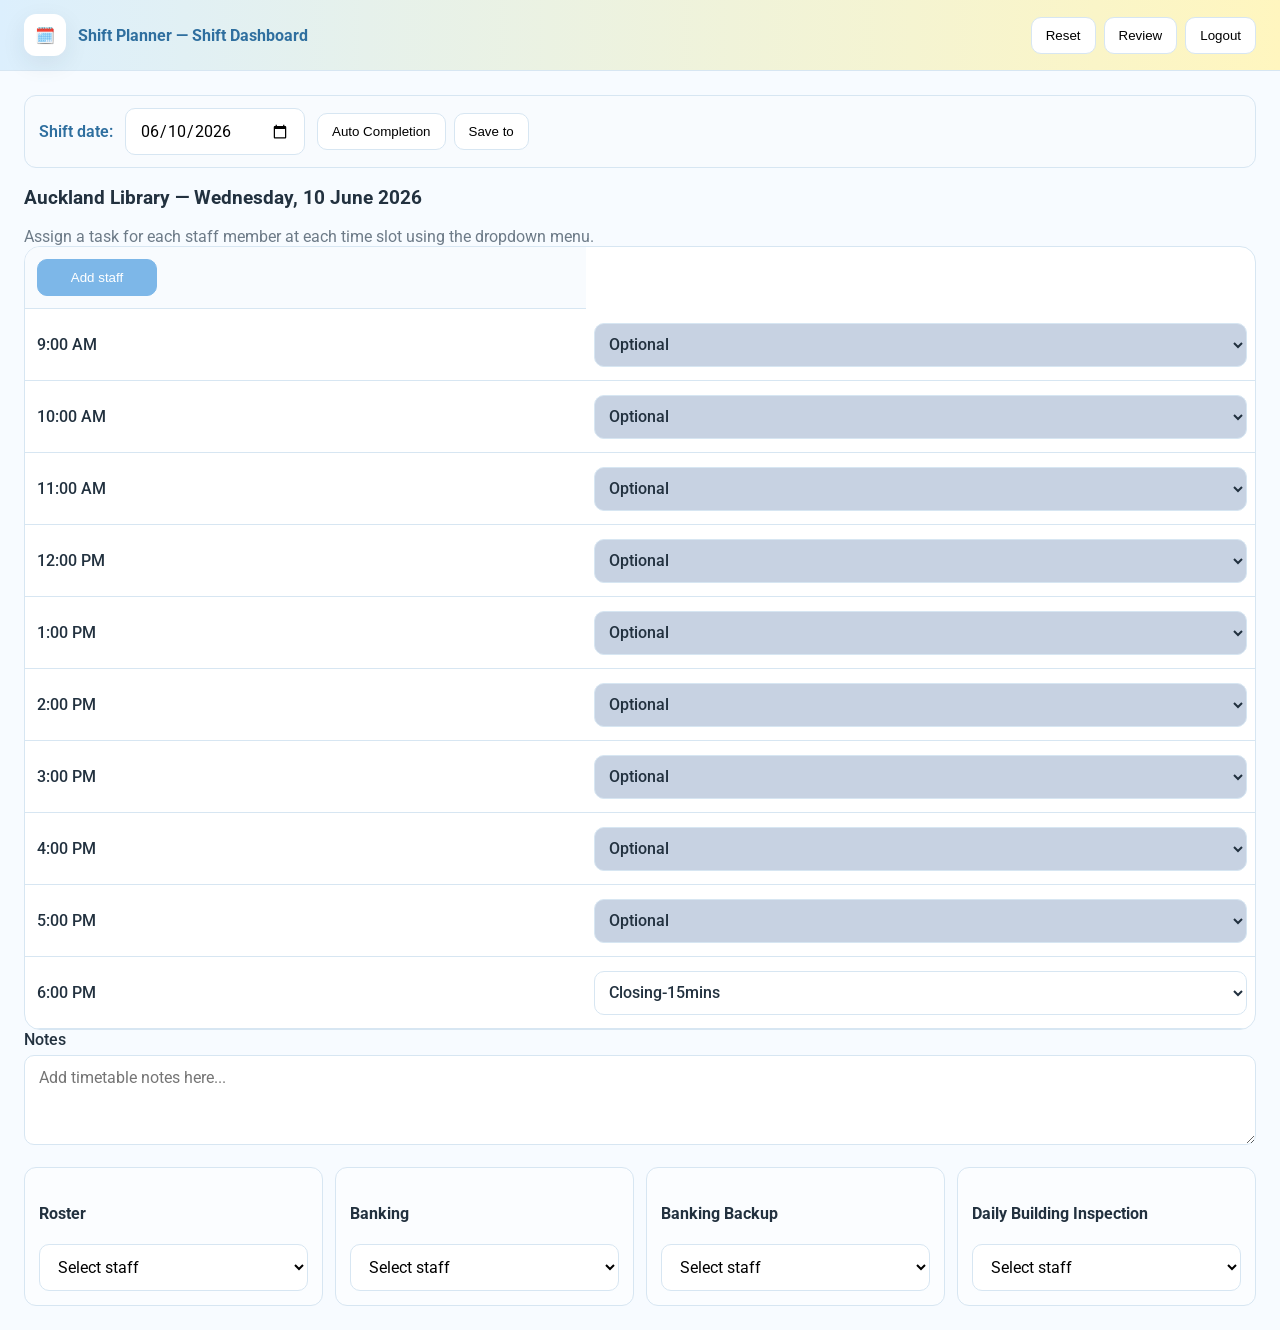
==== src/main/resources/static/librarian.html @ 8c275423 "Add frontend into the server" ====
<!DOCTYPE html>
<html lang="en">
<head>
  <meta charset="UTF-8" />
  <meta name="viewport" content="width=device-width, initial-scale=1.0" />
  <title>Shift Planner - Shift Dashboard</title>
  <link rel="preconnect" href="https://fonts.googleapis.com">
  <link rel="preconnect" href="https://fonts.gstatic.com" crossorigin>
  <link href="https://fonts.googleapis.com/css2?family=Roboto:wght@400;500;700&display=swap" rel="stylesheet">
  <link rel="stylesheet" href="style.css" />
</head>
<body onload="initLibrarianPage()">
  <div class="topbar">
    <div class="brand">
      <div class="brand-badge">🗓️</div>
      <div>Shift Planner — Shift Dashboard</div>
    </div>
    <div class="nav">
      <button onclick="resetShift()">Reset</button>
      <button onclick="reviewSchedule()">Review</button>
      <button onclick="logout()">Logout</button>
    </div>
  </div>

  <div class="container">
    <div class="schedule-date-row">
     <label for="shiftDate">Shift date:</label>
     <input type="date" id="shiftDate" onchange="saveShiftDate()" />

     <div class="schedule-actions-group">
      <button type="button" class="btn" onclick="autoScheduleShift()">Auto Completion</button>
      <div class="save-to-wrap">
      <button type="button" class="btn" onclick="openSaveToDatePicker()">Save to</button>
      <input
        type="date"
        id="saveToDate"
        class="save-to-date-popup-anchor"
        onchange="saveShiftToSelectedDate()"
        tabindex="-1"
      />
    </div>
  </div>
</div>

      <div class="schedule-title">
        <h3 id="shiftScheduleTitle">Auckland Library — Wednesday, 10 June 2026</h3>
        <div class="subtle">Assign a task for each staff member at each time slot using the dropdown menu.</div>
      </div>

      <div class="calendar-wrapper">
        <table class="calendar-table">
          <thead>
            <tr id="shiftHeaderRow">
              <th class="time-cell">
                <button type="button" class="btn btn-primary" onclick="addStaffColumn()">Add staff</button>
              </th>
            </tr>
          </thead>
          <tbody id="shiftCalendarBody"></tbody>
        </table>
      </div>

      <div class="notes-area">
        <label for="shiftNotes">Notes</label>
        <textarea
          id="shiftNotes"
          placeholder="Add timetable notes here..."
          oninput="saveNotes('shiftNotes','shiftPlannerNotes')"
        ></textarea>
      </div>

      <div class="daily-tasks">
        <div class="mini-card">
          <h4>Roster</h4>
          <select id="dutyRoster" onchange="saveDailyAssignments()"></select>
        </div>
        <div class="mini-card">
          <h4>Banking</h4>
          <select id="dutyBanking" onchange="saveDailyAssignments()"></select>
        </div>
        <div class="mini-card">
          <h4>Banking Backup</h4>
          <select id="dutyBankingBackup" onchange="saveDailyAssignments()"></select>
        </div>
        <div class="mini-card">
          <h4>Daily Building Inspection</h4>
          <select id="dutyInspection" onchange="saveDailyAssignments()"></select>
        </div>
      </div>
    </div>
  </div>

  <script src="script.js"></script>
</body>
</html>
---- src/main/resources/static/style.css ----
:root {
  --blue: #dceffd;
  --blue-strong: #7db7e8;
  --blue-dark: #2f6f9f;
  --yellow: #fff6bf;
  --yellow-strong: #f2dc6b;
  --white: #ffffff;
  --bg: #f7fbff;
  --text: #22313f;
  --muted: #6d7b88;
  --border: #d7e6f2;
  --shadow: 0 8px 24px rgba(34, 49, 63, 0.08);

  --desk: #4da3ff;
  --checkin: #f4c542;
  --picking: #4ecb71;
  --shelving: #d96df0;
  --meeting: #ff9f68;
  --lunch: #ffcf5a;
  --event: #45c7c7;
  --eventprep: #8f7cff;
  --closing: #ff7b7b;
  --training: #5f8bff;
  --block: #444444;
  --bell: #ff8aa1;
  --roaming: #6ed3ff;
  --lunchcheckin: #f7b267;
  --lunchbell: #ffb3c7;
  --lunchroaming: #8ee3ef;
  --optional: #c7d2e2;
}

* {
  box-sizing: border-box;
}

body {
  margin: 0;
  font-family: 'Roboto', sans-serif;
  background: var(--bg);
  color: var(--text);
}

.hidden {
  display: none;
}

.topbar {
  background: linear-gradient(90deg, var(--blue), var(--yellow));
  border-bottom: 1px solid var(--border);
  padding: 14px 24px;
  display: flex;
  justify-content: space-between;
  align-items: center;
  flex-wrap: wrap;
}

.brand {
  display: flex;
  align-items: center;
  gap: 12px;
  font-weight: 700;
  color: var(--blue-dark);
}

.brand-badge {
  width: 42px;
  height: 42px;
  border-radius: 12px;
  background: var(--white);
  display: grid;
  place-items: center;
  box-shadow: var(--shadow);
}

.nav {
  display: flex;
  gap: 8px;
  flex-wrap: wrap;
}

.container {
  max-width: 1280px;
  margin: 0 auto;
  padding: 24px;
}

.card {
  background: var(--white);
  border: 1px solid var(--border);
  border-radius: 16px;
  box-shadow: var(--shadow);
  padding: 20px;
}

.card-lite {
  background: #fbfdff;
  border: 1px solid var(--border);
  border-radius: 14px;
  padding: 16px;
  margin-bottom: 18px;
}

.section-title {
  margin: 0 0 10px;
  color: var(--blue-dark);
}

.subtle {
  color: var(--muted);
}

.login-page {
  min-height: 100vh;
  display: grid;
  grid-template-columns: 1.1fr 1fr;
}

.login-left {
  background: linear-gradient(160deg, var(--blue), var(--yellow));
  padding: 56px;
  display: flex;
  flex-direction: column;
  justify-content: center;
}

.login-left h1 {
  font-size: 40px;
  color: var(--blue-dark);
}

.login-right {
  display: grid;
  place-items: center;
  padding: 32px;
}

.login-card {
  width: 100%;
  max-width: 420px;
  background: var(--white);
  border: 1px solid var(--border);
  border-radius: 20px;
  box-shadow: var(--shadow);
  padding: 28px;
}

.feature-list {
  display: grid;
  gap: 12px;
}

.feature-pill {
  background: rgba(255,255,255,0.65);
  border: 1px solid rgba(255,255,255,0.8);
  border-radius: 12px;
  padding: 12px 14px;
  max-width: 420px;
}

.role-tag {
  display: inline-block;
  background: var(--yellow);
  padding: 6px 10px;
  border-radius: 999px;
  font-size: 13px;
  margin-bottom: 12px;
}

.role-switch {
  display: grid;
  grid-template-columns: 1fr 1fr;
  gap: 10px;
  margin: 18px 0;
}

.role-switch button.active {
  background: var(--blue-strong);
  color: white;
  border-color: var(--blue-strong);
}

.form-group {
  margin-bottom: 16px;
}

.form-grid {
  display: grid;
  grid-template-columns: repeat(2, 1fr);
  gap: 16px;
}

label {
  display: block;
  margin-bottom: 6px;
  font-weight: 500;
}

input,
textarea,
select {
  width: 100%;
  border: 1px solid var(--border);
  border-radius: 10px;
  padding: 12px 14px;
  font: inherit;
}

textarea {
  min-height: 90px;
}

button,
.btn {
  border: 1px solid var(--border);
  background: var(--white);
  border-radius: 10px;
  padding: 10px 14px;
  cursor: pointer;
  font-weight: 500;
  transition: 0.2s ease;
}

button:hover,
.btn:hover {
  transform: translateY(-1px);
  box-shadow: 0 4px 10px rgba(0,0,0,0.06);
}

.btn-primary {
  background: var(--blue-strong);
  border-color: var(--blue-strong);
  color: white;
}

.btn-warning {
  background: var(--yellow-strong);
  border-color: var(--yellow-strong);
}

.btn-danger {
  background: #fff1f1;
  border-color: #f3caca;
  color: #b94a48;
}

.full-width {
  width: 100%;
}

.error-msg {
  display: none;
  background: #fff1f1;
  border: 1px solid #f2caca;
  color: #c94b4b;
  padding: 10px 12px;
  border-radius: 10px;
  margin-bottom: 14px;
}

.hint {
  font-size: 13px;
  color: var(--muted);
  margin-top: 6px;
}

.toolbar,
.search-bar,
.actions {
  display: flex;
  justify-content: space-between;
  align-items: center;
  gap: 12px;
  flex-wrap: wrap;
  margin-bottom: 14px;
}

table {
  width: 100%;
  border-collapse: collapse;
}

th,
td {
  border-bottom: 1px solid var(--border);
  padding: 12px;
  text-align: left;
}

th {
  background: #f8fbfe;
  color: var(--blue-dark);
}

.policy-list,
.task-list {
  display: grid;
  gap: 12px;
}

.policy-item,
.task-item,
.mini-card {
  border: 1px solid var(--border);
  background: #fbfdff;
  border-radius: 12px;
  padding: 14px;
}

.task-row {
  display: grid;
  grid-template-columns: 1fr 60px;
  gap: 12px;
  align-items: center;
}

.task-color-name {
  font-weight: 600;
  color: var(--blue-dark);
}

.task-color-controls {
  display: flex;
  align-items: center;
  gap: 10px;
  justify-content: flex-end;
  flex-wrap: wrap;
}

.task-color-preview {
  width: 28px;
  height: 28px;
  border-radius: 8px;
  border: 1px solid var(--border);
  display: inline-block;
  box-shadow: inset 0 0 0 1px rgba(255,255,255,0.35);
}

.staff-name-select {
  width: 100%;
  min-width: 140px;
  border: 1px solid var(--border);
  border-radius: 10px;
  padding: 10px 12px;
  font: inherit;
  font-weight: 500;
  background: var(--white);
  color: var(--text);
}

.staff-name-select:focus {
  outline: 2px solid rgba(125, 183, 232, 0.35);
  outline-offset: 1px;
}

.calendar-wrapper {
  overflow: auto;
  border: 1px solid var(--border);
  border-radius: 16px;
  background: var(--white);
}

.calendar-table {
  min-width: 980px;
}

.calendar-table thead th {
  min-width: 140px;
}

.time-cell {
  font-weight: 500;
  min-width: 90px;
}

.task-cell {
  min-width: 140px;
  height: 72px;
  padding: 8px;
}

.task-badge {
  height: 100%;
  width: 100%;
  border-radius: 12px;
  display: flex;
  align-items: center;
  justify-content: center;
  text-align: center;
  font-size: 13px;
  font-weight: 500;
}

.task-select {
  width: 100%;
  min-width: 110px;
  height: 44px;
  border: 1px solid var(--border);
  border-radius: 10px;
  padding: 8px 10px;
  font: inherit;
  font-weight: 500;
  color: var(--text);
  background: #fff;
}

.desk,
.task-select.desk {
  background: var(--desk);
}

.checkin,
.task-select.checkin {
  background: var(--checkin);
}

.picking,
.task-select.picking {
  background: var(--picking);
}

.shelving,
.task-select.shelving {
  background: var(--shelving);
}

.meeting,
.task-select.meeting {
  background: var(--meeting);
}

.lunch,
.task-select.lunch {
  background: var(--lunch);
}

.event,
.task-select.event {
  background: var(--event);
}

.eventprep,
.task-select.eventprep {
  background: var(--eventprep);
}

.closing,
.task-select.closing {
  background: var(--closing);
}

.training,
.task-select.training {
  background: var(--training);
}

.block,
.task-select.block {
  background: var(--block);
  color: #ffffff;
}

.bell,
.task-select.bell {
  background: var(--bell);
}

.roaming,
.task-select.roaming {
  background: var(--roaming);
}

.lunchcheckin,
.task-select.lunchcheckin {
  background: var(--lunchcheckin);
}

.lunchbell,
.task-select.lunchbell {
  background: var(--lunchbell);
}

.lunchroaming,
.task-select.lunchroaming {
  background: var(--lunchroaming);
}

.optional,
.task-select.optional {
  background: var(--optional);
}

.daily-tasks {
  margin-top: 18px;
  display: grid;
  grid-template-columns: repeat(4, 1fr);
  gap: 12px;
}

.daily-tasks select {
  width: 100%;
  background: #fff;
}

.actions-inline {
  display: flex;
  gap: 8px;
  flex-wrap: wrap;
}

.search-bar input {
  max-width: 280px;
}

.schedule-date-row {
  display: flex;
  align-items: center;
  gap: 12px;
  flex-wrap: wrap;
  margin-bottom: 16px;
  padding: 12px 14px;
  background: #f8fbfe;
  border: 1px solid var(--border);
  border-radius: 12px;
}

.schedule-date-row label {
  margin: 0;
  font-weight: 600;
  color: var(--blue-dark);
}

.schedule-date-row input[type="date"] {
  width: auto;
  min-width: 180px;
  background: var(--white);
}

.schedule-date-row .btn {
  white-space: nowrap;
}

 .schedule-actions-group {
  display: inline-flex;
  align-items: center;
  gap: 8px;
}

.save-to-wrap {
  position: relative;
  display: inline-flex;
  align-items: center;
}

.save-to-date-popup-anchor {
  position: absolute;
  left: calc(100% + 8px);
  top: 50%;
  transform: translateY(-50%);
  width: 1px;
  min-width: 1px;
  height: 1px;
  padding: 0;
  border: 0;
  opacity: 0;
}

#shiftHeaderRow .time-cell .btn {
  width: 120px;
  min-width: 120px;
  max-width: 120px;
}

#shiftHeaderRow th,
#reviewHeaderRow th {
  vertical-align: top;
}

.staff-header {
  display: flex;
  flex-direction: column;
  gap: 8px;
  align-items: stretch;
}

.staff-header-name {
  font-weight: 700;
  line-height: 1.3;
  color: var(--blue-dark);
  word-break: break-word;
  align-self: center;
}

 

@media (max-width: 900px) {
  .login-page {
    grid-template-columns: 1fr;
  }

  .form-grid {
    grid-template-columns: 1fr;
  }
}

@media (max-width: 700px) {
  .daily-tasks {
    grid-template-columns: 1fr 1fr;
  }

  .staff-header-name {
    font-size: 13px;
  }

 
  .calendar-table thead th {
    min-width: 120px;
  }
}

@media (max-width: 600px) {
  .schedule-date-row {
    align-items: flex-start;
    flex-direction: column;
  }

  .schedule-date-row input[type="date"] {
    width: 100%;
  }

  .schedule-date-row .btn {
    width: 100%;
  }
}

@media (max-width: 500px) {
  .daily-tasks {
    grid-template-columns: 1fr;
  }
}

@media print {
  body {
    background: white;
  }

  .topbar,
  .nav,
  .schedule-date-row,
  .notes-area label {
    display: none !important;
  }

 
  .container {
    max-width: 100%;
    margin: 0;
    padding: 0;
  }

  .card {
    box-shadow: none;
    border: none;
    padding: 0;
    margin: 0;
  }

  .calendar-wrapper {
    overflow: visible;
    border: 1px solid #ccc;
    border-radius: 0;
  }

  .calendar-table {
    min-width: 100%;
  }

  .task-select {
    border: none;
    background: transparent;
    font-weight: 500;
    appearance: none;
    -webkit-appearance: none;
    padding: 0;
  }

  .daily-tasks {
    margin-top: 20px;
    grid-template-columns: repeat(2, 1fr);
  }

  .mini-card {
    break-inside: avoid;
    page-break-inside: avoid;
  }

  textarea {
    border: 1px solid #ccc;
    min-height: 80px;
    background: transparent;
    font-weight: 500;
  }
}
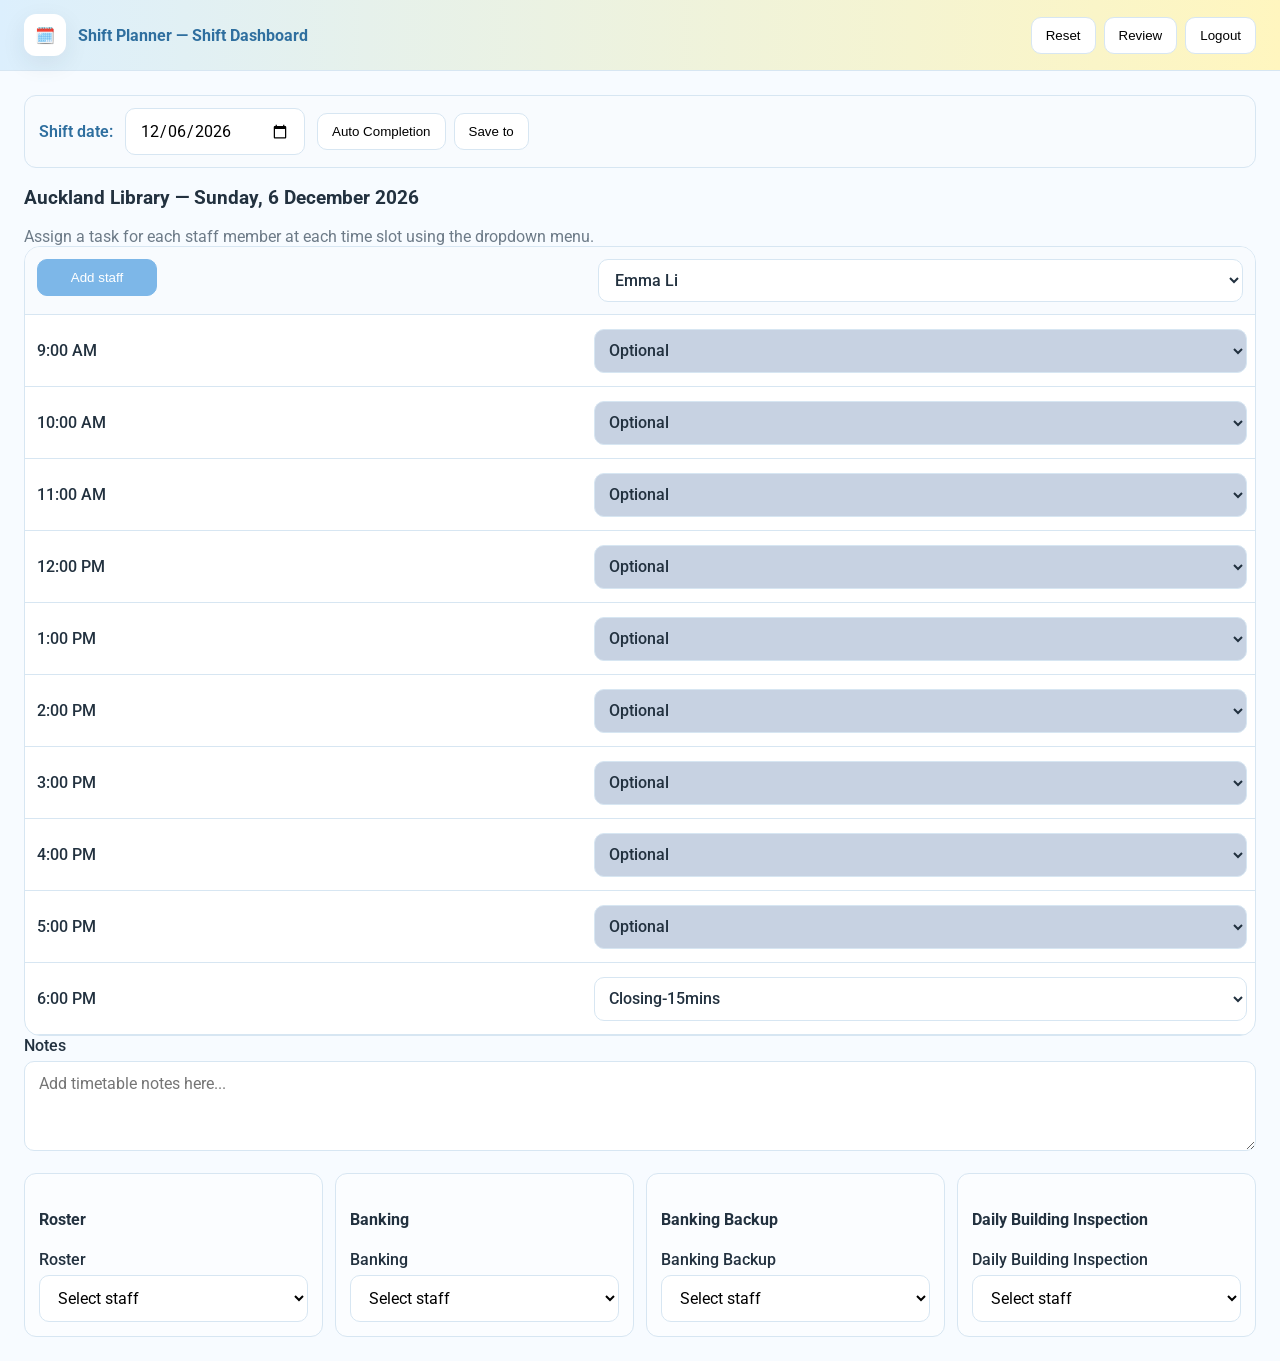
==== commit 0a189a0e: "save progress for auto schedule" ====
--- a/src/main/resources/static/librarian.html
+++ b/src/main/resources/static/librarian.html
@@ -9,16 +9,16 @@
   <link href="https://fonts.googleapis.com/css2?family=Roboto:wght@400;500;700&display=swap" rel="stylesheet">
   <link rel="stylesheet" href="style.css" />
 </head>
-<body onload="initLibrarianPage()">
+<body>
   <div class="topbar">
     <div class="brand">
-      <div class="brand-badge">🗓️</div>
+      <div class="brand-badge" aria-hidden="true">🗓️</div>
       <div>Shift Planner — Shift Dashboard</div>
     </div>
     <div class="nav">
-      <button onclick="resetShift()">Reset</button>
-      <button onclick="reviewSchedule()">Review</button>
-      <button onclick="logout()">Logout</button>
+      <button type="button" onclick="resetShift()">Reset</button>
+      <button type="button" onclick="reviewSchedule()">Review</button>
+      <button type="button" onclick="logout()">Logout</button>
     </div>
   </div>
 
@@ -28,13 +28,14 @@
      <input type="date" id="shiftDate" onchange="saveShiftDate()" />
 
      <div class="schedule-actions-group">
-      <button type="button" class="btn" onclick="autoScheduleShift()">Auto Completion</button>
+      <button type="button" class="btn" onclick="openAutoScheduleRulePopup()">Auto Completion</button>
       <div class="save-to-wrap">
       <button type="button" class="btn" onclick="openSaveToDatePicker()">Save to</button>
       <input
         type="date"
         id="saveToDate"
         class="save-to-date-popup-anchor"
+        aria-label="Save schedule to date"
         onchange="saveShiftToSelectedDate()"
         tabindex="-1"
       />
@@ -72,24 +73,52 @@
       <div class="daily-tasks">
         <div class="mini-card">
           <h4>Roster</h4>
+          <label for="dutyRoster">Roster</label>
           <select id="dutyRoster" onchange="saveDailyAssignments()"></select>
         </div>
         <div class="mini-card">
           <h4>Banking</h4>
+          <label for="dutyBanking">Banking</label>
           <select id="dutyBanking" onchange="saveDailyAssignments()"></select>
         </div>
         <div class="mini-card">
           <h4>Banking Backup</h4>
+          <label for="dutyBankingBackup">Banking Backup</label>
           <select id="dutyBankingBackup" onchange="saveDailyAssignments()"></select>
         </div>
         <div class="mini-card">
           <h4>Daily Building Inspection</h4>
+          <label for="dutyInspection">Daily Building Inspection</label>
           <select id="dutyInspection" onchange="saveDailyAssignments()"></select>
         </div>
       </div>
     </div>
+
+  <div id="autoScheduleRuleModal" class="modal-overlay hidden" role="dialog" aria-modal="true" aria-labelledby="autoRuleModalTitle">
+    <div class="modal-card" onclick="event.stopPropagation()">
+      <div class="modal-header-row">
+        <h3 id="autoRuleModalTitle">Auto Completion Rules</h3>
+        <button type="button" class="btn" onclick="closeAutoScheduleRulePopup()">Close</button>
+      </div>
+
+      <div class="auto-rule-top-actions">
+        <label class="auto-rule-toggle">
+          <span>Select all</span>
+          <input type="checkbox" id="autoRuleSelectAllCheckbox" />
+        </label>
+        <label class="auto-rule-toggle auto-rule-confirm-toggle" id="autoRuleConfirmToggle">
+          <span id="autoRuleConfirmText">Confirm</span>
+          <input type="checkbox" id="autoRuleConfirmCheckbox" />
+        </label>
+      </div>
+
+      <div id="autoRuleList" class="auto-rule-list"></div>
+    </div>
   </div>
 
   <script src="script.js"></script>
+  <script>
+    window.addEventListener("DOMContentLoaded", initLibrarianPage);
+  </script>
 </body>
 </html>
--- a/src/main/resources/static/style.css
+++ b/src/main/resources/static/style.css
@@ -565,6 +565,100 @@
   opacity: 0;
 }
 
+.modal-overlay {
+  position: fixed;
+  inset: 0;
+  background: rgba(34, 49, 63, 0.4);
+  display: flex;
+  align-items: center;
+  justify-content: center;
+  padding: 20px;
+  z-index: 1000;
+}
+
+.modal-overlay.hidden {
+  display: none;
+}
+
+.modal-card {
+  width: min(680px, 100%);
+  max-height: 80vh;
+  overflow: hidden;
+  background: var(--white);
+  border: 1px solid var(--border);
+  border-radius: 14px;
+  box-shadow: var(--shadow);
+  display: flex;
+  flex-direction: column;
+}
+
+.modal-header-row {
+  display: flex;
+  align-items: center;
+  justify-content: space-between;
+  gap: 12px;
+  padding: 16px 16px 10px;
+  border-bottom: 1px solid var(--border);
+}
+
+.modal-header-row h3 {
+  margin: 0;
+  color: var(--blue-dark);
+}
+
+.auto-rule-top-actions {
+  display: flex;
+  gap: 12px;
+  flex-wrap: wrap;
+  padding: 12px 16px;
+  border-bottom: 1px solid var(--border);
+}
+
+.auto-rule-toggle {
+  display: inline-flex;
+  align-items: center;
+  justify-content: space-between;
+  min-width: 160px;
+  gap: 12px;
+  margin: 0;
+  padding: 10px 12px;
+  border: 1px solid var(--border);
+  border-radius: 10px;
+  background: #f8fbfe;
+}
+
+.auto-rule-confirm-toggle {
+  background: #fff8d6;
+}
+
+.auto-rule-toggle.is-loading {
+  opacity: 0.75;
+  cursor: wait;
+}
+
+.auto-rule-list {
+  overflow: auto;
+  padding: 10px 16px 16px;
+  display: grid;
+  gap: 8px;
+}
+
+.auto-rule-item {
+  display: flex;
+  align-items: center;
+  justify-content: space-between;
+  gap: 14px;
+  margin: 0;
+  padding: 10px 12px;
+  border: 1px solid var(--border);
+  border-radius: 10px;
+  background: #fbfdff;
+}
+
+.auto-rule-item span {
+  color: var(--text);
+}
+
 #shiftHeaderRow .time-cell .btn {
   width: 120px;
   min-width: 120px;
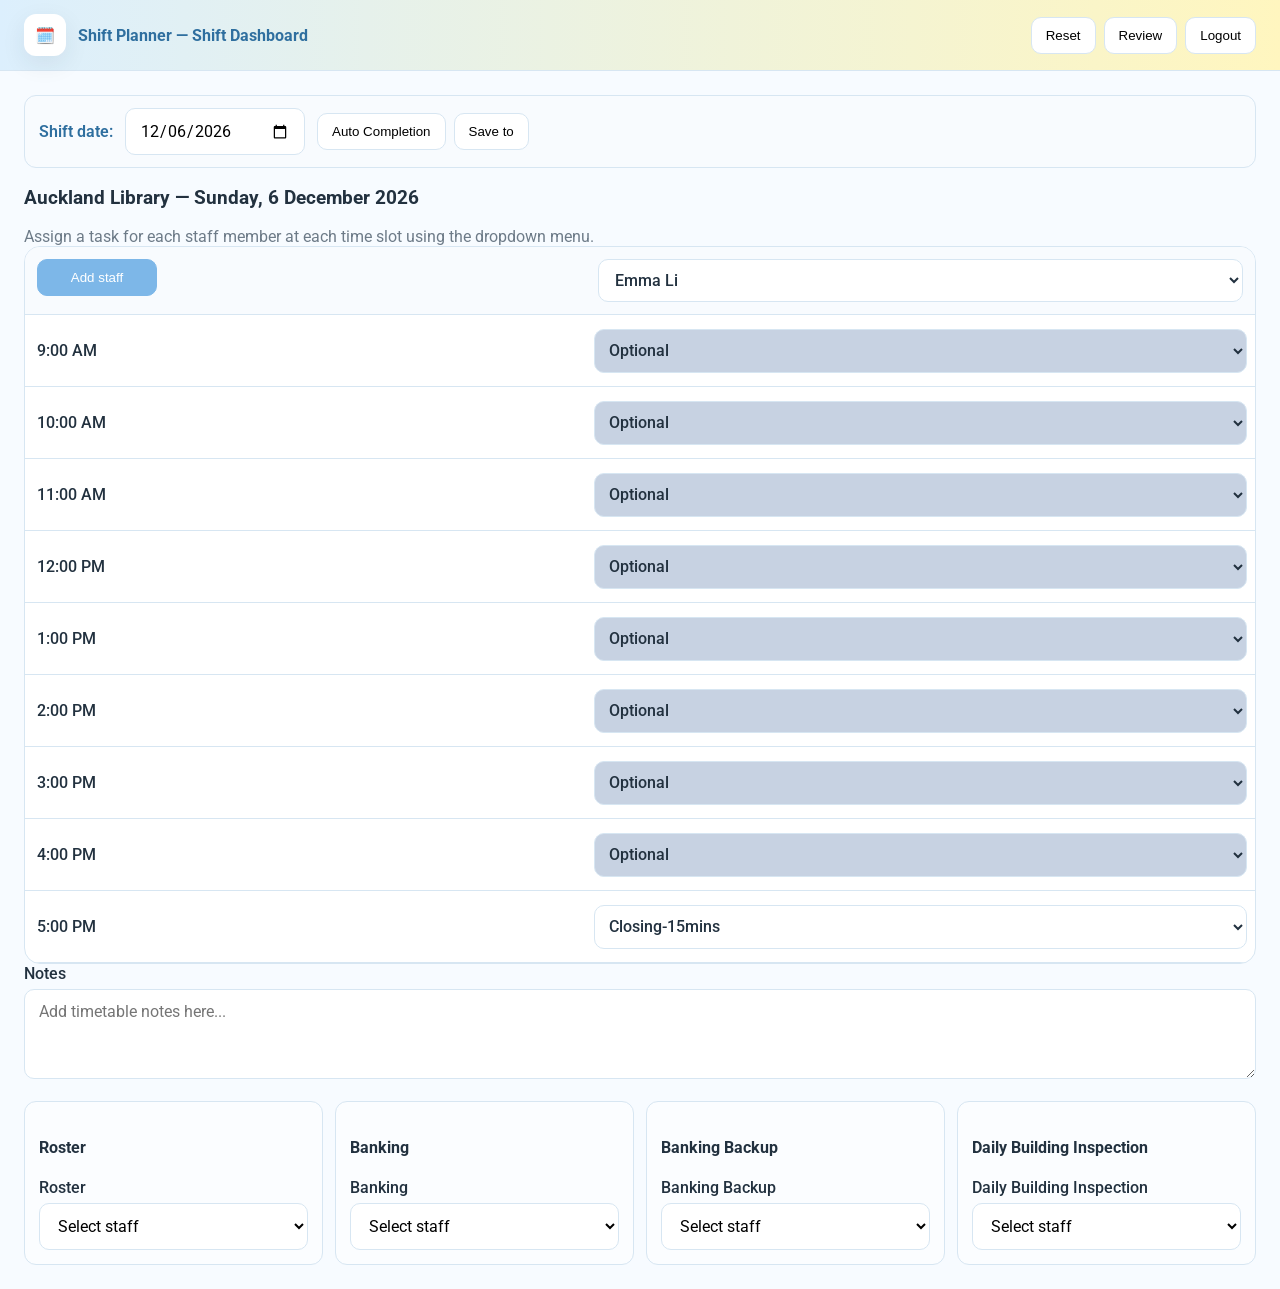
==== commit 51c1f1f1: "correct function name" ====
--- a/src/main/resources/static/librarian.html
+++ b/src/main/resources/static/librarian.html
@@ -25,7 +25,7 @@
   <div class="container">
     <div class="schedule-date-row">
      <label for="shiftDate">Shift date:</label>
-     <input type="date" id="shiftDate" onchange="saveShiftDate()" />
+     <input type="date" id="shiftDate" onchange="loadShiftDate()" />
 
      <div class="schedule-actions-group">
       <button type="button" class="btn" onclick="openAutoScheduleRulePopup()">Auto Completion</button>
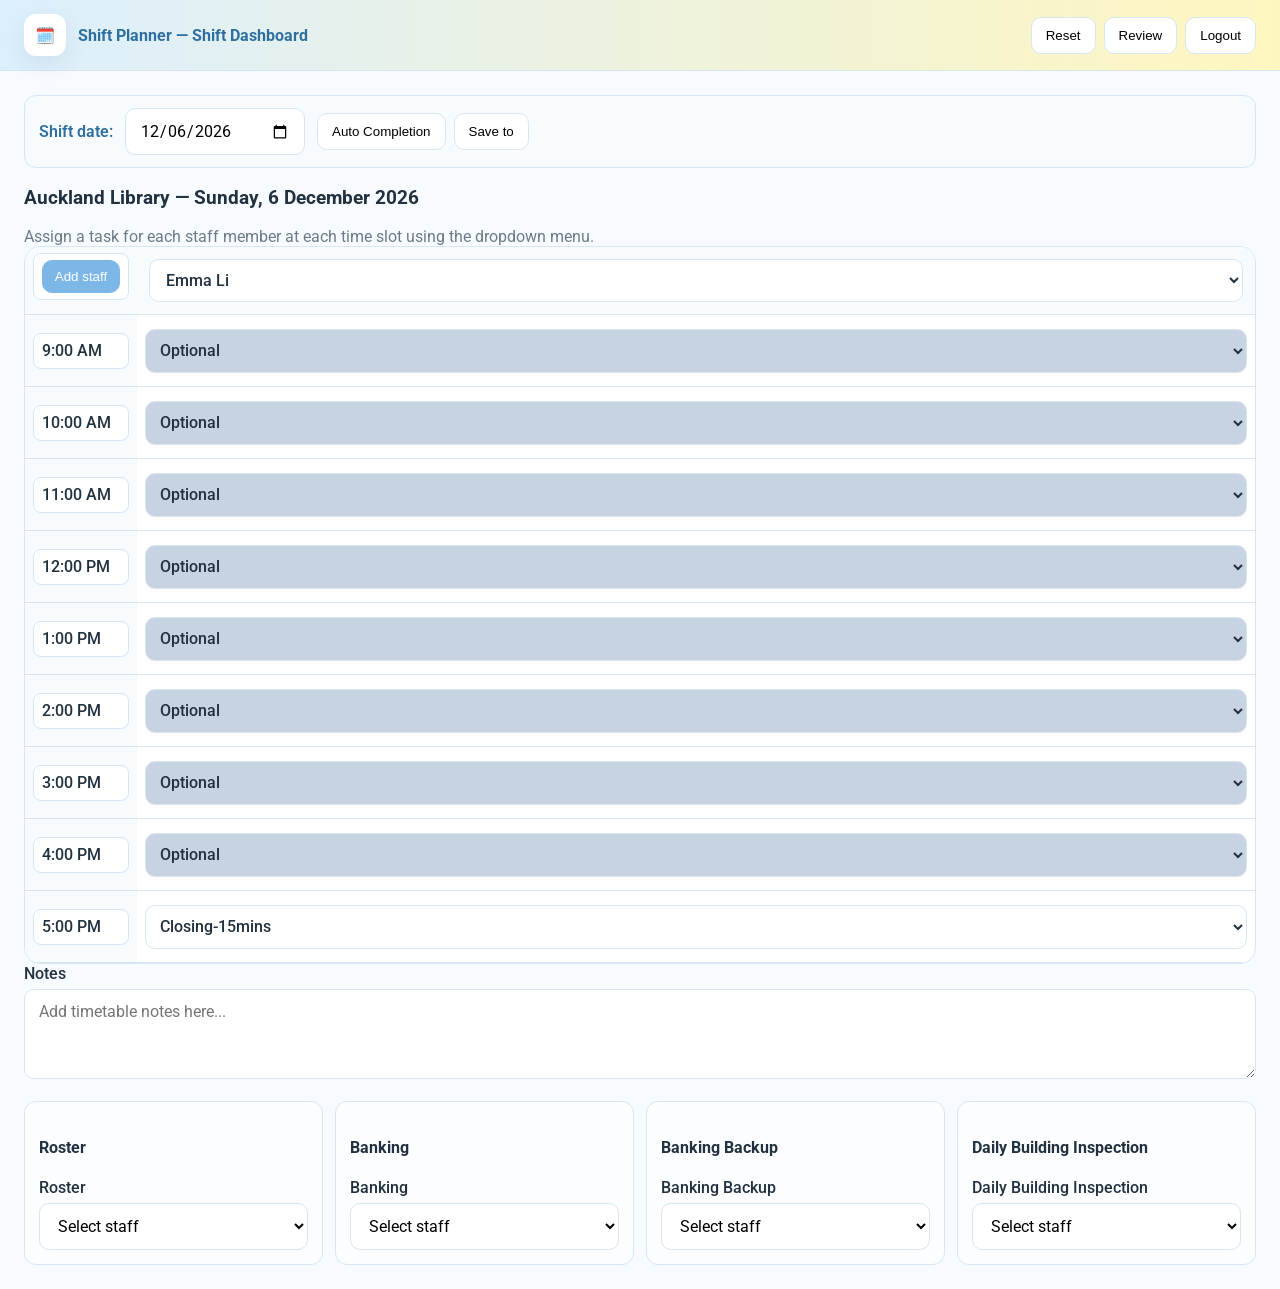
==== commit 5d898cd7: "fix a bug about policy 1 check" ====
--- a/src/main/resources/static/librarian.html
+++ b/src/main/resources/static/librarian.html
@@ -66,7 +66,7 @@
         <textarea
           id="shiftNotes"
           placeholder="Add timetable notes here..."
-          oninput="saveNotes('shiftNotes','shiftPlannerNotes')"
+          oninput="saveNotes('shiftNotes')"
         ></textarea>
       </div>
 
--- a/src/main/resources/static/style.css
+++ b/src/main/resources/static/style.css
@@ -373,6 +373,33 @@
   min-width: 90px;
 }
 
+.calendar-table .time-cell {
+  position: sticky;
+  left: 0;
+  width: 112px;
+  min-width: 112px;
+  padding: 6px 8px;
+  z-index: 3;
+  background: #f8fbfe;
+  box-shadow: 2px 0 0 0 var(--border);
+}
+
+.calendar-table thead .time-cell {
+  z-index: 5;
+}
+
+.time-cell-frame {
+  display: flex;
+  align-items: center;
+  justify-content: flex-start;
+  min-height: 36px;
+  width: 100%;
+  padding: 6px 8px;
+  border: 1px solid var(--border);
+  border-radius: 8px;
+  background: var(--white);
+}
+
 .task-cell {
   min-width: 140px;
   height: 72px;
@@ -645,24 +672,48 @@
 
 .auto-rule-item {
   display: flex;
-  align-items: center;
-  justify-content: space-between;
+  align-items: stretch;
+  justify-content: flex-start;
   gap: 14px;
   margin: 0;
   padding: 10px 12px;
   border: 1px solid var(--border);
   border-radius: 10px;
   background: #fbfdff;
-}
-
-.auto-rule-item span {
+  cursor: pointer;
+}
+
+.auto-rule-item-checkframe {
+  width: 42px;
+  min-width: 42px;
+  border: 0px solid var(--border);
+  border-radius: 8px;
+  background: var(--white);
+  display: inline-flex;
+  align-items: center;
+  justify-content: center;
+  align-self: center;
+}
+
+.auto-rule-item-checkframe input[type="checkbox"] {
+  width: 18px;
+  height: 18px;
+  margin: 0;
+}
+
+.auto-rule-item-content {
+  flex: 1;
+  display: inline-flex;
+  align-items: center;
+  min-height: 42px;
   color: var(--text);
 }
 
 #shiftHeaderRow .time-cell .btn {
-  width: 120px;
-  min-width: 120px;
-  max-width: 120px;
+  width: 100%;
+  min-width: 0;
+  max-width: none;
+  padding: 8px 10px;
 }
 
 #shiftHeaderRow th,
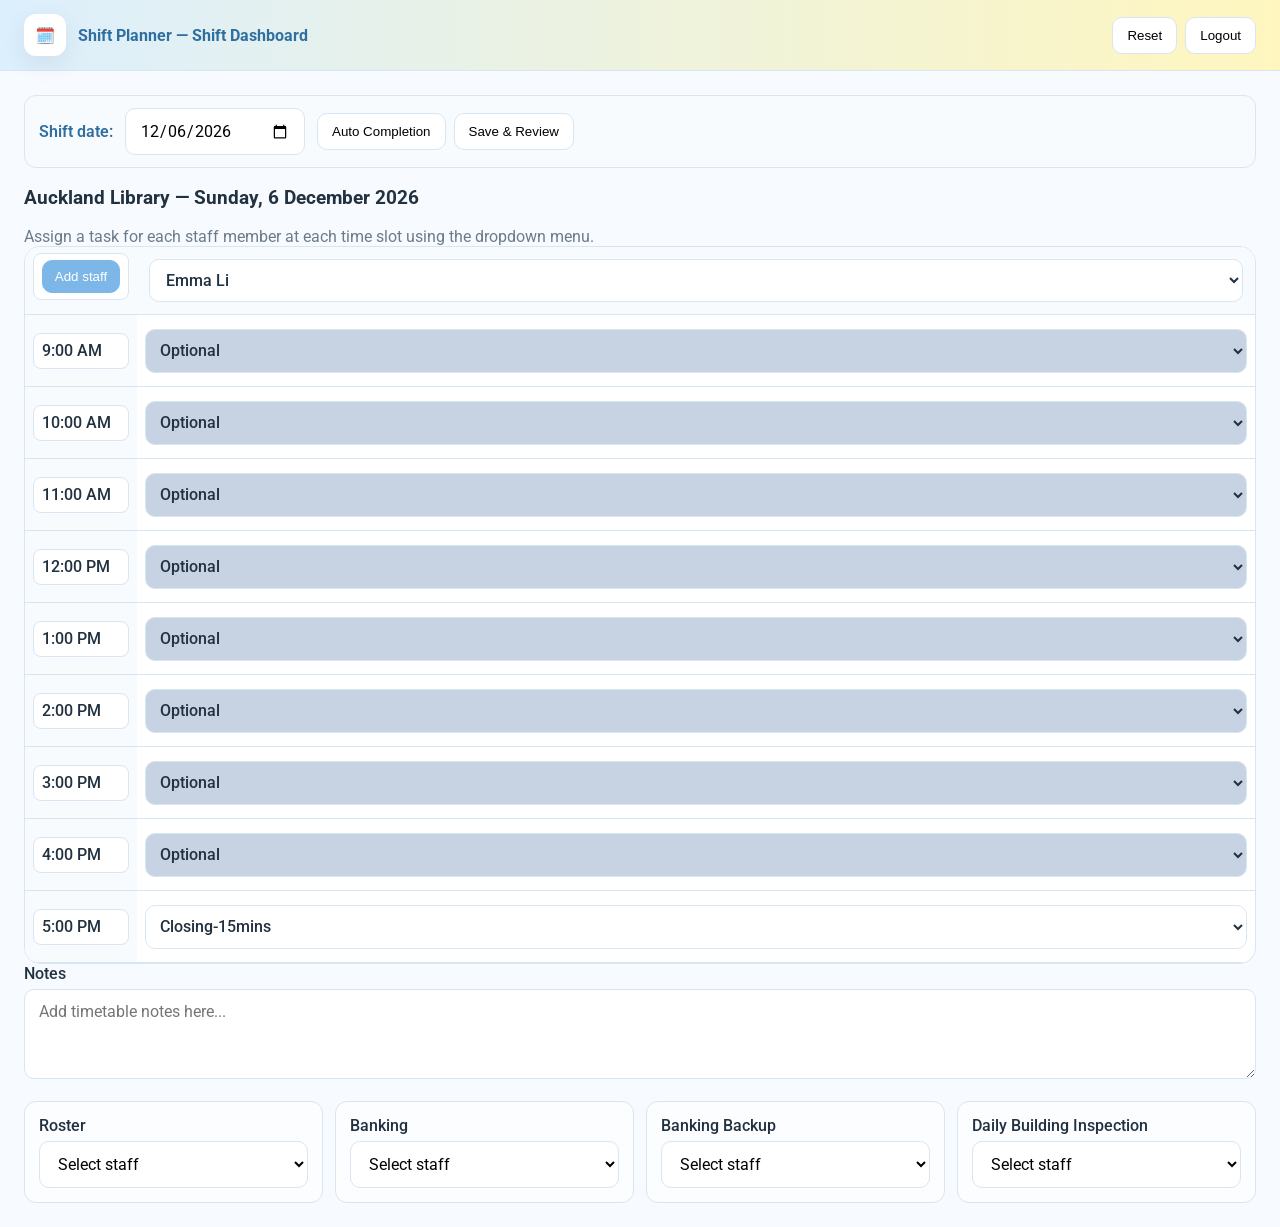
==== commit a73e700c: "fix a bug" ====
--- a/src/main/resources/static/librarian.html
+++ b/src/main/resources/static/librarian.html
@@ -17,7 +17,6 @@
     </div>
     <div class="nav">
       <button type="button" onclick="resetShift()">Reset</button>
-      <button type="button" onclick="reviewSchedule()">Review</button>
       <button type="button" onclick="logout()">Logout</button>
     </div>
   </div>
@@ -30,7 +29,7 @@
      <div class="schedule-actions-group">
       <button type="button" class="btn" onclick="openAutoScheduleRulePopup()">Auto Completion</button>
       <div class="save-to-wrap">
-      <button type="button" class="btn" onclick="openSaveToDatePicker()">Save to</button>
+      <button type="button" class="btn" onclick="openSaveToDatePicker()">Save & Review</button>
       <input
         type="date"
         id="saveToDate"
@@ -72,22 +71,18 @@
 
       <div class="daily-tasks">
         <div class="mini-card">
-          <h4>Roster</h4>
           <label for="dutyRoster">Roster</label>
           <select id="dutyRoster" onchange="saveDailyAssignments()"></select>
         </div>
         <div class="mini-card">
-          <h4>Banking</h4>
           <label for="dutyBanking">Banking</label>
           <select id="dutyBanking" onchange="saveDailyAssignments()"></select>
         </div>
         <div class="mini-card">
-          <h4>Banking Backup</h4>
           <label for="dutyBankingBackup">Banking Backup</label>
           <select id="dutyBankingBackup" onchange="saveDailyAssignments()"></select>
         </div>
         <div class="mini-card">
-          <h4>Daily Building Inspection</h4>
           <label for="dutyInspection">Daily Building Inspection</label>
           <select id="dutyInspection" onchange="saveDailyAssignments()"></select>
         </div>
@@ -121,4 +116,4 @@
     window.addEventListener("DOMContentLoaded", initLibrarianPage);
   </script>
 </body>
-</html>+</html>
--- a/src/main/resources/static/style.css
+++ b/src/main/resources/static/style.css
@@ -21,13 +21,14 @@
   --eventprep: #8f7cff;
   --closing: #ff7b7b;
   --training: #5f8bff;
-  --block: #444444;
+  --block: #dad8c9;
   --bell: #ff8aa1;
   --roaming: #6ed3ff;
   --lunchcheckin: #f7b267;
   --lunchbell: #ffb3c7;
   --lunchroaming: #8ee3ef;
   --optional: #c7d2e2;
+  --offsite: #444444;
 }
 
 * {
@@ -484,7 +485,7 @@
 .block,
 .task-select.block {
   background: var(--block);
-  color: #ffffff;
+
 }
 
 .bell,
@@ -515,6 +516,12 @@
 .optional,
 .task-select.optional {
   background: var(--optional);
+}
+
+.offsite,
+.task-select.offsite {
+    background: var(--offsite);
+    color: #ffffff;
 }
 
 .daily-tasks {
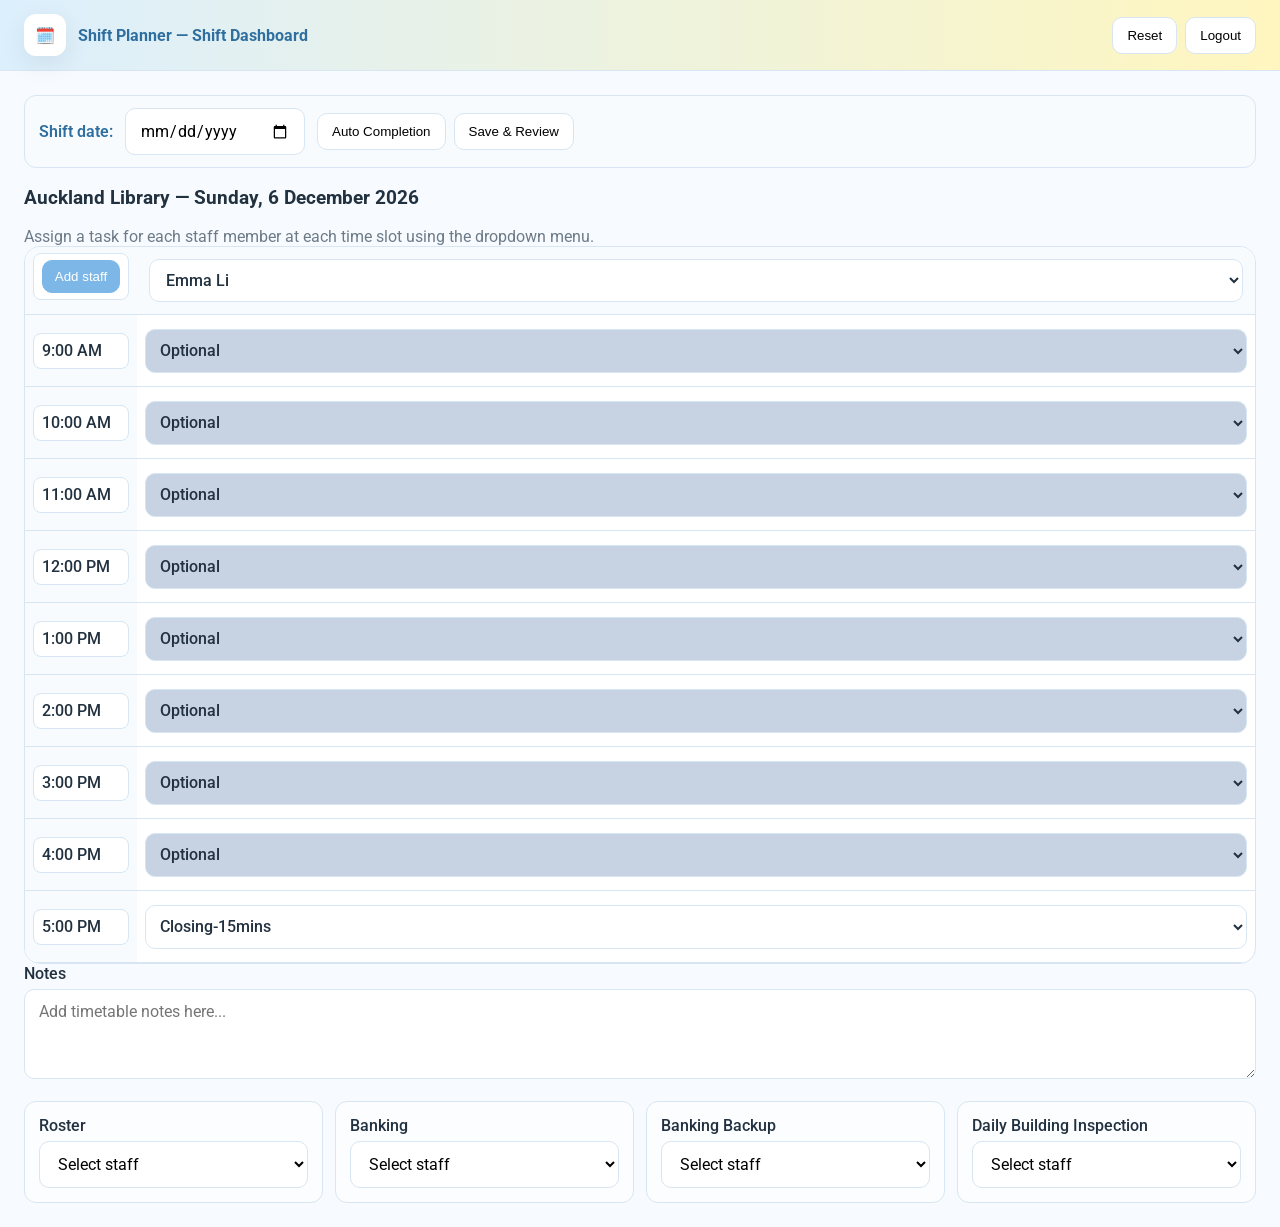
==== commit d6bc2f45: "fix a few bugs" ====
--- a/src/main/resources/static/librarian.html
+++ b/src/main/resources/static/librarian.html
@@ -24,7 +24,7 @@
   <div class="container">
     <div class="schedule-date-row">
      <label for="shiftDate">Shift date:</label>
-     <input type="date" id="shiftDate" onchange="loadShiftDate()" />
+     <input type="date" id="shiftDate" onchange="loadShiftDate(); this.value='';" />
 
      <div class="schedule-actions-group">
       <button type="button" class="btn" onclick="openAutoScheduleRulePopup()">Auto Completion</button>
